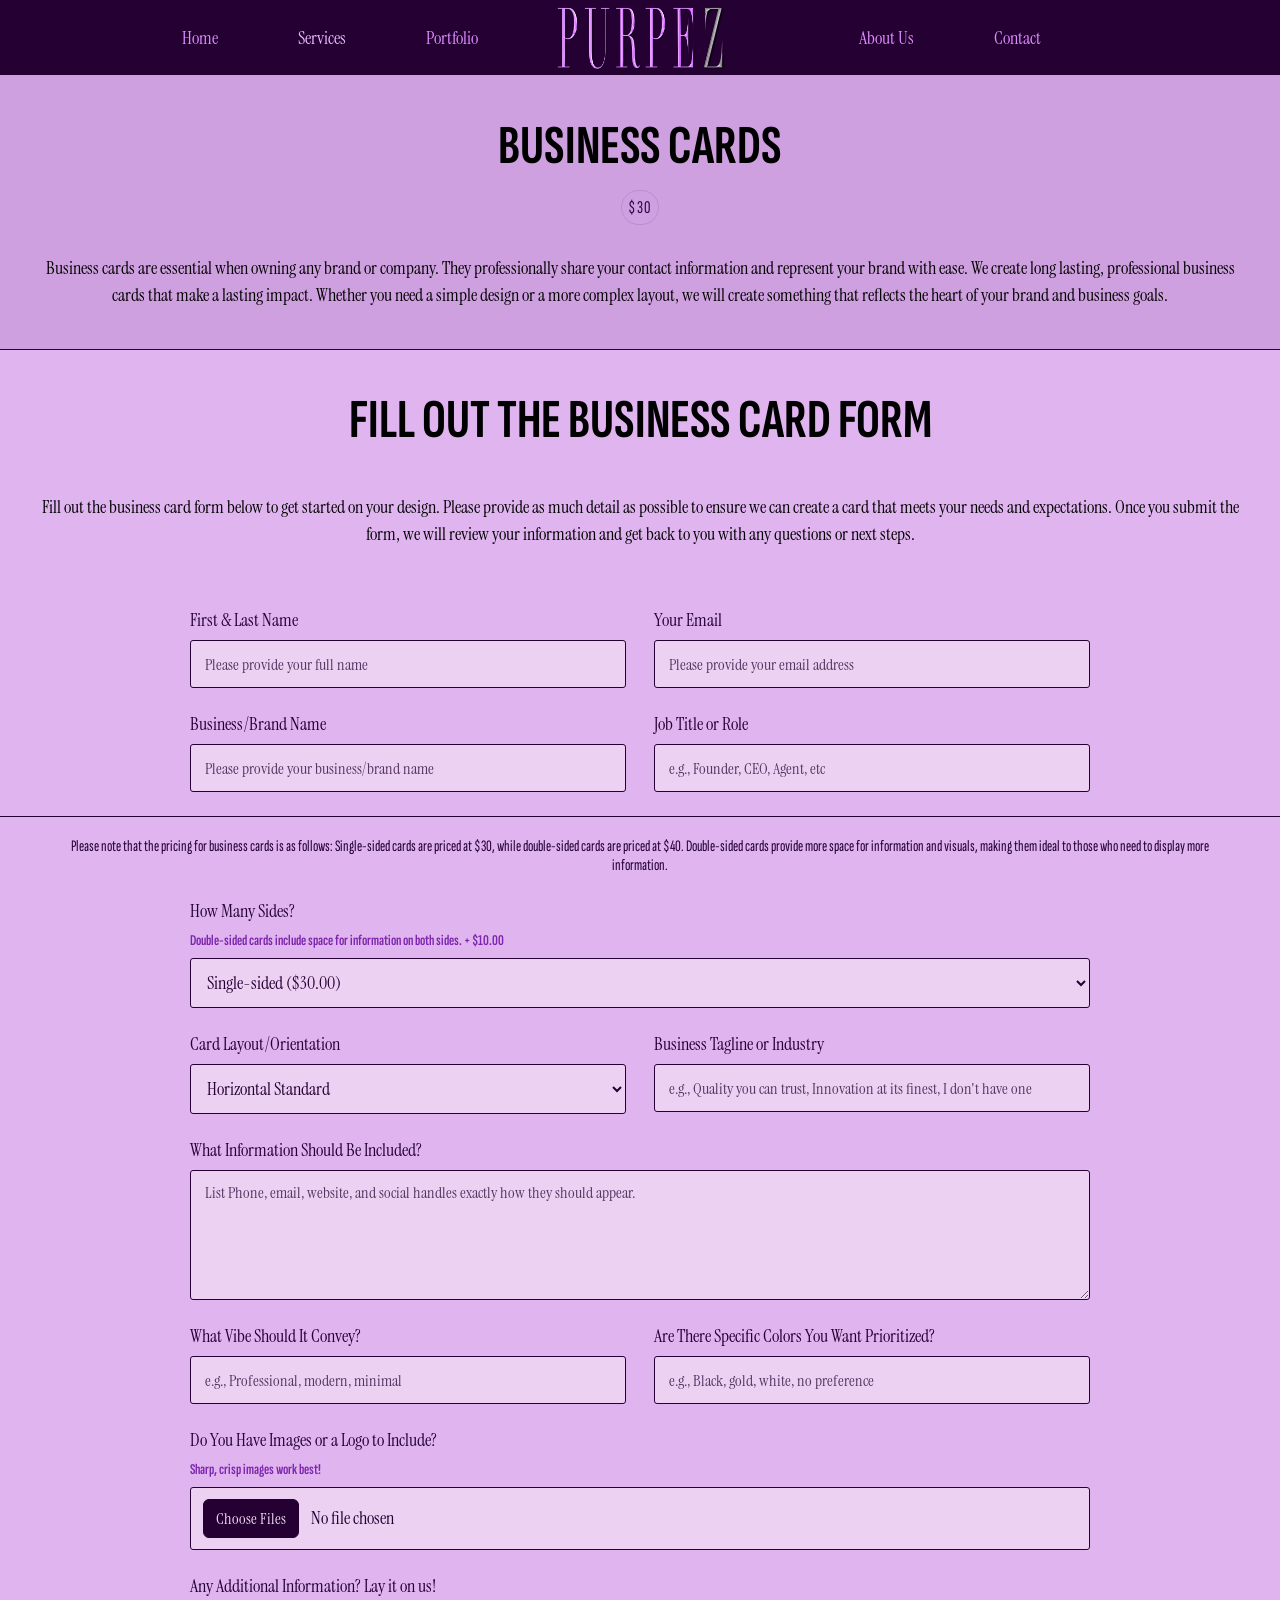
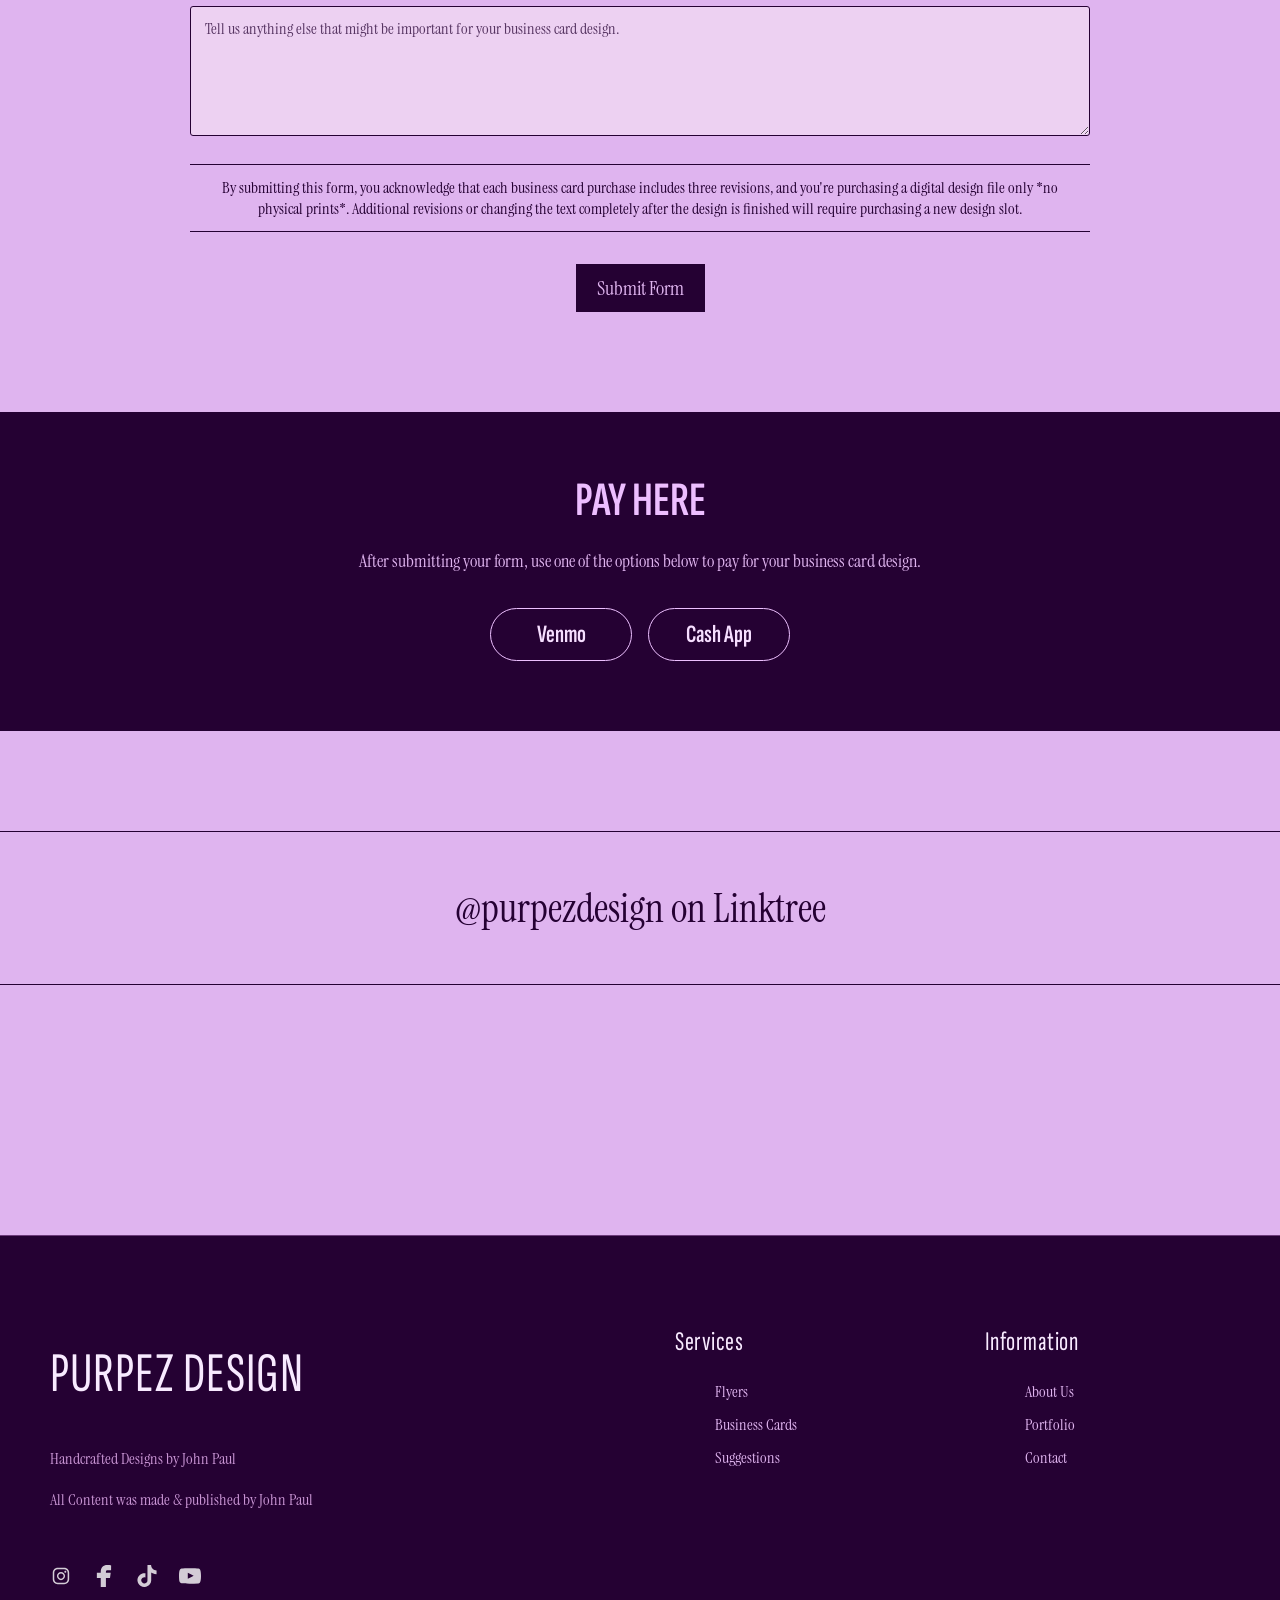
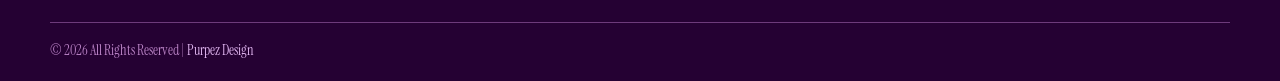
==== business-cards.html @ 8bc0ac36 "My Website Code" ====
<!DOCTYPE html>
<html lang="en">
<head>
  <meta charset="UTF-8">
  <meta name="viewport" content="width=device-width, initial-scale=1.0">
  <title>Business Cards</title>
  <link rel="stylesheet" href="purpez-styles/home.css">
  <link rel="stylesheet" href="purpez-styles/header.css">
  <link rel="stylesheet" href="purpez-styles/purpez.css">
  <link rel="stylesheet" href="purpez-styles/footer.css">
  <link rel="stylesheet" href="purpez-styles/contact.css">
  <link rel="stylesheet" href="purpez-styles/business-cards.css">
  <link rel="preconnect" href="https://fonts.googleapis.com">
  <link rel="preconnect" href="https://fonts.gstatic.com" crossorigin>
  <link href="https://fonts.googleapis.com/css2?family=Instrument+Serif:ital@0;1&display=swap" rel="stylesheet">
  <link href="https://fonts.googleapis.com/css2?family=Sofia+Sans+Extra+Condensed:ital,wght@0,1..1000;1,1..1000&display=swap" rel="stylesheet">
</head>
<body>
  <header class="header">
    <input type="checkbox" id="menu-toggle">
    <label for="menu-toggle" class="hamburger">
      <span></span>
      <span></span>
      <span></span>
    </label>
    
    <!-- links/sections container -->
    <nav class="nav-container">
      <nav class="left-section">
        <a href="index.html" class="home-button">Home</a>
        <a href="services.html" class="shop-button">Services</a>
        <a href="portfolio.html" class="portfolio-button">Portfolio</a>
      </nav>
      <nav class="right-section">
        <a href="about.html" class="my-purpez-button">About Us</a>
        <a href="contact.html" class="how-to-pay-button">Contact</a>
      </nav>
      <div class="nav-socials">
        <a href="https://www.instagram.com/purpezdesign"><img src="icons/instagram-logo-facebook-2-svgrepo-com.svg" alt="instagram-icon"></a>
        <a href="https://www.facebook.com/profile.php?id=61588766654331"><img src="icons/facebook-boxed-svgrepo-com.svg" alt="facebook-icon"></a>
        <a href="https://www.tiktok.com/@purpezdesign"><img src="icons/tiktok-svgrepo-com.svg" alt="tiktok-icon"></a>
      </div>
    </nav>

    <!-- logo outside the container for visibility -->
    <div class="middle-section">
      <a href="index.html"><img class="purpez-logo" src="icons/PURPEZHOME.png"></a>
    </div>
  </header>

  <div class="business-cards-section-container">
    <div class="business-cards-content">
      <h1 class="business-cards-headline">BUSINESS CARDS</h1>
      <p class="business-cards-price">$30</p>
      <p class="business-cards-text">
        Business cards are essential when owning any brand or company. They professionally share your contact information and represent your brand with ease. 
        We create long lasting, professional business cards that make a lasting impact. Whether you need a simple design or a more complex layout, we will create something that reflects the heart of your brand and business goals.
      </p>
    </div>
  </div> 

  <div class="business-cards2-section-container">
    <div class="business-cards2-content">
      <h1 class="business-cards2-headline">FILL OUT THE BUSINESS CARD FORM</h1>
      <p class="business-cards2-text">
        Fill out the business card form below to get started on your design. Please provide as much detail as possible to ensure we can create a card that meets your needs and expectations. Once you submit the form, we will review your information and get back to you with any questions or next steps.
      </p>
    </div>
  </div>

  <form action="https://api.web3forms.com/submit" method="POST" enctype="multipart/form-data" class="business-card-form">
    <input type="hidden" name="access_key" value="0bd59a17-a208-41ba-8ef2-7faf26ffd5f4">
    <div class="business-card-form-fields">
      <label class="business-card-form-field">
        <span>First &amp; Last Name</span>
        <input type="text" name="first_name" placeholder="Please provide your full name" required>
      </label>
      <label class="business-card-form-field">
        <span>Your Email</span>
        <input type="email" name="email" placeholder="Please provide your email address" required>
      </label>
      <label class="business-card-form-field">
        <span>Business/Brand Name</span>
        <input type="text" name="business_name" placeholder="Please provide your business/brand name" required>
      </label>
      <label class="business-card-form-field">
        <span>Job Title or Role</span>
        <input type="text" name="job_title" placeholder="e.g., Founder, CEO, Agent, etc">
      </label>
      <div class="business-card-form-pricing-space">
        <p class="business-card-sidespayment-text">
          Please note that the pricing for business cards is as follows: Single-sided cards are priced at $30, while double-sided cards are priced at $40. Double-sided cards provide more space for information and visuals, making them ideal to those who need to display more information.
        </p>
      </div>
      <label class="business-card-form-field business-card-form-field-wide">
        <span>How Many Sides?</span>
        <h4 class="business-card-form-subhead">Double-sided cards include space for information on both sides. + $10.00</h3>
        <select name="sides" required>
          <option value="single-sided">Single-sided ($30.00)</option>
          <option value="double-sided">Double-sided ($40.00)</option>
        </select>
      </label>
      <label class="business-card-form-field">
        <span>Card Layout/Orientation</span>
        <select name="orientation" required>
          <option value="standard">Horizontal Standard</option>
          <option value="vertical">Vertical Standard</option>
          <option value="custom">Square</option>
        </select>
      </label>
      <label class="business-card-form-field">
        <span>Business Tagline or Industry</span>
        <input type="text" name="brand_slogan" placeholder="e.g., Quality you can trust, Innovation at its finest, I don't have one">
      </label>
      <label class="business-card-form-field business-card-form-field-wide">
        <span>What Information Should Be Included?</span>
        <textarea name="contact_information" placeholder="List Phone, email, website, and social handles exactly how they should appear."></textarea>
      </label>
      <label class="business-card-form-field">
        <span>What Vibe Should It Convey?</span>
        <input type="text" name="card_vibe" placeholder="e.g., Professional, modern, minimal">
      </label>
      <label class="business-card-form-field">
        <span>Are There Specific Colors You Want Prioritized?</span>
        <input type="text" name="preferred_colors" placeholder="e.g., Black, gold, white, no preference">
      </label>
      <label class="business-card-form-field business-card-form-field-wide">
        <span>Do You Have Images or a Logo to Include?</span>
        <h3 class="business-card-form-subhead">Sharp, crisp images work best!</h3>
        <input class="business-card-form-file" type="file" name="attachment" accept="image/*,.png,.jpg,.jpeg,.svg,.pdf,.doc,.docx" multiple>
      </label>
      <label class="business-card-form-field business-card-form-field-wide">
        <span>Any Additional Information? Lay it on us!</span>
        <textarea name="message" placeholder="Tell us anything else that might be important for your business card design."></textarea>
      </label>
    </div>
    <div class="business-card-form-agreement">
      <p>By submitting this form, you acknowledge that each business card purchase includes three revisions, and you&#39;re purchasing a digital design file only &ast;no physical prints&ast;. Additional revisions or changing the text completely after the design is finished will require purchasing a new design slot.</p>
    </div>
    <button class="business-card-form-submit" type="submit">Submit Form</button>
  </form>

  <section class="business-card-payment-section" aria-labelledby="business-card-payment-heading">
    <h2 id="business-card-payment-heading" class="business-card-payment-heading">PAY HERE</h2>
    <p class="business-card-payment-text">After submitting your form, use one of the options below to pay for your business card design.</p>
    <div class="business-card-payment-links">
      <a class="business-card-payment-link" href="https://venmo.com/code?user_id=4639308287837393426&amp;created=1788410661" target="_blank" rel="noopener noreferrer">Venmo</a>
      <a class="business-card-payment-link" href="https://cash.app/$JohnPaulLpz" target="_blank" rel="noopener noreferrer">Cash App</a>
    </div>
  </section>

  <div class="sixth-section-container">
    <div class="sixth-section-content">
      <a href="https://linktr.ee/PURPEZ" target="_blank" rel="noopener noreferrer">@purpezdesign on Linktree</a>
    </div>
  </div>

  <footer class="footer">
    <div class="footer-container">
      <div class="footer-content">
        <div class="purpez-info">
          <h2>PURPEZ DESIGN</h2>
          <p>Handcrafted Designs by John Paul</p>
          <p>All Content was made & published by John Paul</p>
        </div>
        <div class="footer-actions">
          <div class="services-actions">
            <h2 class="action-header">Services</h2>
            <ul class="ordered-list">
              <li><a href="flyers.html">Flyers</a></li>
              <li><a href="business-cards.html">Business Cards</a></li>
              <li><a href="contact.html">Suggestions</a></li>
            </ul>
          </div>
          <div class="about-actions">
            <h2 class="action-header">Information</h2>
            <ul class="ordered-list">
              <li><a href="about.html">About Us</a></li>
              <li><a href="portfolio.html">Portfolio</a></li>
              <li><a href="contact.html">Contact</a></li>
            </ul>
          </div>
        </div>
      </div> 
      <div class="social-icons">
        <a href="https://www.instagram.com/purpezdesign" target="_blank" rel="noopener noreferrer"><img src="icons/instagram-logo-facebook-2-svgrepo-com.svg" alt="instagram-icon"></a> 
        <a href="https://www.facebook.com/profile.php?id=61588766654331" target="_blank" rel="noopener noreferrer"><img src="icons/facebook-boxed-svgrepo-com.svg" alt="facebook-icon"></a>   
        <a href="https://www.tiktok.com/@purpezdesign" target="_blank" rel="noopener noreferrer"><img src="icons/tiktok-svgrepo-com.svg" alt="tiktok-icon"></a> 
        <a href="https://www.youtube.com/@purpezdesign" target="_blank" rel="noopener noreferrer"><img src="icons/youtube-168-svgrepo-com.svg" alt="yt-icon"></a> 
      </div>
      <div class="copyright">
        <p class="copyright-text">
          &copy; 2026 All Rights Reserved |
          <a href="index.html">Purpez Design</a>
        </p>
      </div>
    </div>
  </footer>
</body>
</html>
---- purpez-styles/home.css ----
.first-section-container {
  width: 100%;
  height: auto;
  aspect-ratio: 16/9;

  position: relative;

  background-image: url('../image-background1/backgroundcombined.png');
  background-repeat: no-repeat;
  background-position: right top;
  background-size: cover;
  background-color: #250133;

  border-bottom-width: 1px;
  border-bottom-style: solid;
  border-bottom-color: white;
}

.first-section-content {
  position: absolute;
  top: 48%;
  left: 3%;
  transform: translate(0%,-50%);
  text-align: center;
  width: 40%;
  color: white;
  z-index: 3;
}

.vf-sub-head {
  font-family: 'Sofia Sans Extra Condensed';
  color: #83838391;
  font-size: 1.6vw;
  text-align: center;
  margin: 0 0 8px;
}

.purpez-heading {
  font-family: 'Sofia Sans Extra Condensed';
  color: transparent;
  text-align: center;
  font-size: 6vw;
  font-weight: 400;
  line-height: 1.1;
  margin: 0;
  background-image: linear-gradient(90deg,#cc74ff, #e0b6ff, #983cce);
  background-clip: text;
  -webkit-background-clip: text;
  display: block;
}


.shop-now-button {
  font-family: 'Instrument Serif';
  font-size: 1.5vw;
  display: block;
  margin: 12px auto 0;
  background-color: transparent;
  border: 1px solid #DE8DFF;
  color: #DE8DFF;
  border-radius: 22px;
  padding: 7px 12px;
  transition: 0.15s;
  cursor: pointer;
}

.shop-now-button:hover {
  background-color: #d15dff60;
  color: #fbefff;
}

.shop-now-button:active {
  background-color: #996eaa;
  color: white;
}

.second-section-container {
  position: relative;
  min-height: 280px;
  background-color: #DFB4EF;
  padding-top: 45px;
}

.second-section-content {
  padding-left: 20px;
  text-align: left;
}

.quick-info-header {
  font-size: 60px;
  font-family: 'Sofia Sans Extra Condensed';
  padding-top: 40px;
  color: #34004d;
}

.quick-info-text {
  max-width: 90%;
  font-size: 20px;
  padding-bottom: 50px;
  color: #1f002e;
}

.black-overlay-phone {
  display: none;
}

.third-section-container {
  position: relative;
  min-height: 0;
  background-color: #DFB4EF;
  padding: 80px 5% 90px;
}

.third-section-content {
  display: grid;
  grid-template-columns: minmax(0, 1fr) minmax(240px, 32%);
  gap: 5%;
  max-width: 1280px;
  margin: 0 auto;
  align-items: center;
}

.portfolio-gallery-home {
  display: grid;
  grid-template-columns: repeat(2, minmax(0, 1fr));
  gap: 22px;
}

.portfolio-copy-home {
  display: flex;
  flex-direction: column;
  align-items: flex-start;
  gap: 22px;
}

.portfolio-header-home {
  font-size: 60px;
  font-family: 'Sofia Sans Extra Condensed';
  margin: 0;
  padding: 0;
  color: #34004d;
}

.portfolio-text-home {
  font-size: 20px;
  line-height: 1.35;
  margin: 0;
  color: #1f002e;
  padding-bottom: 20px;
}

.third-section-content img {
  display: block;
  width: 100%;
  height: 220px;
  object-fit: cover;
  border: 1px solid #250133;
  transition: transform 0.25s ease, box-shadow 0.25s ease;
}

.third-section-content img:hover {
  transform: translateY(-6px) scale(1.015);
  box-shadow: 8px 8px 0 #250133;
}

.view-portfolio-button,
.learn-more-button {
  font-family: 'Instrument Serif', Arial;
  font-size: 20px;
  color: #DFB4EF;
  background-color: #250133;
  border: 1px solid #250133;
  padding: 10px 18px;
  cursor: pointer;
  transition: background-color 0.2s ease, color 0.2s ease, transform 0.2s ease;
}

.view-portfolio-button:hover,
.learn-more-button:hover {
  color: #250133;
  background-color: transparent;
  transform: translateY(-3px);
}

.view-portfolio-button:active,
.learn-more-button:active {
  background-color: #2501332f;
}

.fourth-section-container {
  position: relative;
  background-color: #250133;
  padding-bottom: 60px;
}

.fourth-section-content {
  padding: 0 20px;
}

.why-purpez-header {
  font-size: 60px;
  font-family: 'Sofia Sans Extra Condensed';
  padding-top: 40px;
  padding-bottom: 30px;
  color: #DFB4EF;
  text-align: center;
  margin: 0 auto;
}

.why-purpez-text {
  font-size: 20px;
  color: #f4d5ff;
  text-align: center;
  margin: 0 0 20px;
  width: min(100%, 820px);
  margin-left: auto;
  margin-right: auto;
}

.why-purpez-text:last-of-type {
  margin-bottom: 50px;
}

.explore-services-button {
  font-family: 'Instrument Serif', Arial;
  font-size: 20px;
  color: #250133;
  background-color: #DFB4EF;
  border: 1px solid #f3dbfc;
  padding: 10px 18px;
  cursor: pointer;
  transition: background-color 0.2s ease, color 0.2s ease, transform 0.2s ease;
  display: block;
  margin: 12px auto 0;
}

.explore-services-button:hover {
  background-color: #e7a4ff70;
  color: #f3dbfc;
}

.explore-services-button:active {
  background-color: rgba(223, 180, 239, 0.24);
}

.fifth-section-container {
  position: relative;
  min-height: 0;
  background-color: #DFB4EF;
  padding: 80px 5% 90px;
  display: grid;
  grid-template-columns: minmax(0, 1fr) minmax(240px, 38%);
  gap: clamp(36px, 7vw, 110px);
  align-items: center;
  max-width: 1280px;
  margin: 0 auto;
  padding-bottom: 150px;
}

.fifth-section-content {
  grid-column: 2;
  grid-row: 1;
  display: flex;
  justify-content: flex-end;
}

.jp-img-1 {
  display: block;
  width: min(100%, 390px);
  height: auto;
  object-fit: contain;
}

.about-jp-content {
  grid-column: 1;
  grid-row: 1;
  max-width: 600px;
  justify-self: start;
}

.about-johnpaul-header {
  margin: 0 0 22px;
  color: #34004d;
  font-family: 'Sofia Sans Extra Condensed';
  font-size: 60px;
  font-weight: 400;
}

.about-johnpaul-text {
  margin: 0 0 28px;
  color: #1f002e;
  font-size: 20px;
  line-height: 1.45;
}

.sixth-section-container {
  margin-top: 100px;
  margin-bottom: 250px;
  border-bottom-width: 1px;
  border-bottom-style: solid;
  border-bottom-color: #250133;
  border-top-width: 1px;
  border-top-style: solid;
  border-top-color: #250133;
}

.sixth-section-content {
  padding-top: 50px;
  padding-bottom: 50px;
  align-items: center;
  text-align: center;
  font-family: 'Instrument Serif';
  font-size: 40px;
  color: #250133; 
}

.sixth-section-content:hover {
  opacity: 0.8;
}

.sixth-section-content:active {
  opacity: 0.7;
}

.sixth-section-content a {
  color: #250133; 
}

.copyright {
  transition: 0.5s;
}

@media (min-width: 1790px) {
  .first-section-content {  position: absolute;
  top: 40%;
  right: 57%;
  transform: translate(0%,-50%);
  text-align: center;
  width: 40%;
}
}

@media (max-width: 743px) {
  .first-section-container {  
  width: 100%;
  height: 100vh;

  background-image: url('../image-background1/Phone.png');
  background-size: contain;
  background-position: bottom;
  background-repeat: no-repeat;

  border-bottom-width: 1px;
  border-bottom-style: solid;
  border-bottom-color: white;
  aspect-ratio: auto;
}

  .black-overlay-phone {
    display: block;
    position: absolute; 
    top: 0;
    left: 0;
    width: 100%;
    height: 73%;
    background-color: #000000;
    z-index: 2;
    background: linear-gradient(
    to bottom, 
    transparent 0%, 
    #000000 40%, 
    #000000 70%, 
    transparent 90%
  );
  }

  .first-section-content {
    right: 50%;
    left: 50%;
    top: 25%;
    transform: translate(-50%,-50%);
    width: 85%;
    z-index: 3;
  }

  .vf-sub-head {
    font-size: 16px;
    margin: 0 0 8px;
  }

  .purpez-heading {
    font-size: 62.3px;
    padding-bottom: 0;
  }

  .shop-now-button {
    font-size: 16px;
    margin: 12px auto 0;
  }

  .second-section-container {
    border-bottom-width: 1px;
    border-bottom-style: solid;
    border-bottom-color: white;
  }

  .portfolio-text-home {
    width: auto;
    max-width: 90%;
    margin-left: 5%;
    margin-right: 5%;
    text-align: left;
  }

  .third-section-container {
    min-height: 0;
    padding: 55px 20px 65px;
  }

  .third-section-content {
    display: flex;
    flex-direction: column;
    gap: 28px;
  }

  .portfolio-gallery-home {
    width: 100%;
    gap: 16px;
    padding-bottom: 10px;
  }

  .portfolio-gallery-home .home-p-3 {
    display: none;
  }

  .portfolio-gallery-home .home-p-4 {
    display: none;
  }

  .portfolio-copy-home {
    gap: 18px;
  }

  .portfolio-copy-home .portfolio-header-home {
    font-size: 48px;
    align-self: flex-start;
  }

  .portfolio-text-home {
    width: auto;
    max-width: 90%;
    margin: 0;
    text-align: left;
  }

  .third-section-content img {
    width: 100%;
    height: auto;
  }

  .why-purpez-header {
    font-size: 48px;
  }

  .why-purpez-text {
    width: 88%;
    font-size: 18px;
  }

  .fifth-section-container {
    display: flex;
    flex-direction: column;
    gap: 42px;
    padding: 55px 20px 65px;
    align-items: stretch;
  }

  .about-jp-content {
    order: 1;
    max-width: 100%;
  }

  .fifth-section-content {
    order: 2;
    justify-content: center;
  }

  .jp-img-1 {
    width: min(78%, 320px);
  }

  .about-johnpaul-header {
    margin-bottom: 16px;
    font-size: 48px;
  }

  .about-johnpaul-text {
    margin-bottom: 24px;
    font-size: 18px;
  }

  .sixth-section-container {
    margin-bottom: 200px;
  }
  
}

@media (min-width: 744px) and (max-width: 1250px) {
  .first-section-container {  
  width: 100%;
  height: auto;
  aspect-ratio: 16/9;

  background-image: url('../image-background1/backgroundcombined2.png');
  background-repeat: no-repeat;
  background-position: right top;
  background-size: cover;
  background-color: #250133;

  border-bottom-width: 1px;
  border-bottom-style: solid;
  border-bottom-color: white;
}


  .first-section-content {
  left: 6%;
  top: 48%;
  right: 57%;
  transform: translate(0%,-50%);
  text-align: center;
  width: 40%;
  color: white;
  z-index: 3;
}

  .vf-sub-head {
    font-size: 16px;
    margin: 0 0 8px;
  }

  .purpez-heading {
    display: block;
    font-size: 8vw;
    padding-bottom: 0;
    font-weight: 400;
    margin: 0;
    text-align: center;
    text-align-last: center; 
  }

  .shop-now-button {
    font-size: 16px;
    margin: 12px auto 0;
  }

  .why-purpez-text {
    width: 86%;
    font-size: 20px;
  }

  .fifth-section-container {
    gap: 42px;
    padding-left: 6%;
    padding-right: 6%;
  }

  .jp-img-1 {
    width: min(100%, 300px);
  }
}

@media (min-width: 1251px) {
  .why-purpez-text {
    width: min(68%, 980px);
    font-size: 20px;
  }
}
---- purpez-styles/header.css ----
.header {
  height: 75px;
  display: flex;
  flex-direction: row;
  justify-content: space-between;
  align-items: center;
  position: fixed;
  top: 0;
  left: 0;
  right: 0;
  background-color: #250133;
  border-bottom-width: 1px;
  border-bottom-style: solid;
  border-bottom-color: #DE8DFF;
  z-index: 100;
  padding: 0 20px;
}

/* wrapper style to help layout left n right sections together */
.nav-container {
  display: flex;
  flex: 1;
  justify-content: space-between;
  align-items: center;
}

.left-section {
  display: flex;
  align-items: center;
  justify-content: center;
  gap: 80px;
  flex: 1;
}

.shop-button {
  font-family: 'Instrument Serif', Arial;
  font-size: 18px;
  color: #ebb9ff;
  border: none;
  background-color: transparent;
  cursor: pointer;
  transition: 0.12s;
}

.shop-button:active, 
.portfolio-button:active, 
.my-purpez-button:active, 
.why-not-ai-button:active, 
.how-to-pay-button:active,
.home-button:active {
  opacity: 0.7;
}

.portfolio-button, 
.my-purpez-button, 
.why-not-ai-button, 
.how-to-pay-button,
.home-button {
  font-family: 'Instrument Serif', Arial;
  font-size: 18px;
  color: #DE8DFF;
  border: none;
  background-color: transparent;
  cursor: pointer;
  transition: 0.12s;
}

.shop-button:hover, 
.portfolio-button:hover, 
.my-purpez-button:hover, 
.why-not-ai-button:hover, 
.how-to-pay-button:hover,
.home-button:hover {
  color: #ecd9ff;
}

.shop-button, 
.portfolio-button, 
.home-button {
  display: flex;
  justify-content: center;
  align-items: center;
  position: relative;
}

.right-section {
  color: #DE8DFF;
  display: flex;
  align-items: center;
  justify-content: center;
  gap: 80px;
  flex: 1;
}

.middle-section {
  display: flex;
  align-items: center;
  position: absolute;
  left: 50%;
  transform: translateX(-50%);
  pointer-events: none; /* prevents invisible box from blocking clicks on menu */
}

.purpez-logo {
  width: 170px;
  height: 70px;
  cursor: pointer;
  align-items: center;
  pointer-events: auto;
  display: flex;
  justify-content: center;
  position: relative;
}



.purpez-logo:active {
  opacity: 0.8;
}

.nav-socials {
  display: none;
}

#menu-toggle, 
.hamburger {
  display: none;
}

/* mobile */
@media (max-width: 989px) {
  .hamburger {
    display: flex;
    flex-direction: column;
    gap: 7px;
    cursor: pointer;
    z-index: 101;
    margin-left: 30px;
  }

  .hamburger:hover {
    opacity: 0.8;
  }

  .hamburger:active {
    opacity: 0.6;
  }
  
  /* 3 lines of the hamburger */
  .hamburger span {
    display: block;
    width: 25px;
    height: 1px;
    background-color: #ebb9ff;
  }

  /* Hide the menu container entirely on mobile screens by default */
  .nav-container { 
    position: fixed;
    top: 75px;
    left: 0;
    right: 0;
    bottom: 0;
    background-color: #250133;
    flex-direction: column;
    align-items: center;
    justify-content: flex-start;
    padding-top: 40px;
    padding-bottom: 90px;
    z-index: 99;
    flex-direction: column;

    display: flex;
    max-height: 0;
    opacity: 0;
    overflow: hidden;
    pointer-events: none;

    transition: max-height 0.4s ease-in-out, opacity 0.3s ease-in-out;
  }

  /* Break the wide desktop spacing and arrange sections vertically */
  .left-section, 
  .right-section {
    display: none;
    flex-direction: column;
    align-items: center;
    gap: 2px;
    margin-bottom: 30px;
    flex: none;
    width: 100%;
  }

  .nav-socials {
    display: none;
    align-items: center;
    justify-content: center;
    gap: 18px;
    width: 100%;
    margin-top: 72px;
    padding-bottom: 18px;
    opacity: 0;
    cursor: pointer;
    transition: opacity 0.2s ease;
  }

  .nav-socials a {
    display: inline-flex;
    align-items: center;
    justify-content: center;
  }

  .nav-socials img {
    width: 24px;
    height: 24px;
    opacity: 0.9;
    filter: brightness(0) invert(1);
    transition: opacity 0.2s ease, transform 0.2s ease;
  }

  .nav-socials img:hover {
    opacity: 1;
    transform: translateY(-2px);
  }

  .shop-button,
  .portfolio-button, 
  .home-button {
    margin-top: 50px;
    font-size: 30px;
  }

  .my-purpez-button, 
  .how-to-pay-button {
    margin-top: 25px;
    padding-bottom: 25px;
    font-size: 30px;
  }

  .purpez-logo {
    width: 140px;
    height: auto;
  }

  /* shows menu right when the hamburger link is checked */
  #menu-toggle:checked ~ .nav-container {
    max-height: 700px;
    opacity: 0.99;
    pointer-events: auto;
  }

  #menu-toggle:checked ~ .nav-container .left-section,
  #menu-toggle:checked ~ .nav-container .right-section,
  #menu-toggle:checked ~ .nav-container .nav-socials {
    display: flex;
    opacity: 1;
  }
}
---- purpez-styles/purpez.css ----
p {
  font-family: 'Instrument Serif', 'Sofia Sans Extra Condensed';
  margin-top: 0;
  margin-bottom: 0;
}

html {
  scrollbar-width: auto;                      
  scrollbar-color: #45035f #f6dcff;;           
}

html::-webkit-scrollbar {
  width: 14px;                                
  height: 14px;                               
}

html::-webkit-scrollbar-track {
  background: #f1f5f9;                        
  border-radius: 10px;                        
}

body {
  display: flex;
  flex-direction: column;
  margin: 0;
  min-height: 100vh;
  background-color: #DFB4EF;
  padding-top: 76px;
}

.home {
  flex: 1;
}
---- purpez-styles/footer.css ----
.footer {
  margin-top: auto;
  width: 100%;
  background-color: #250133;
  color: #dfb4ef;
  border-top: 1px solid #6d3b7b;
}

.footer-container {
  width: min(1180px, calc(100% - 80px));
  margin: 0 auto;
}

.footer-content {
  display: grid;
  grid-template-columns: minmax(280px, 1.6fr) repeat(2, minmax(140px, 0.7fr));
  gap: 64px;
  padding: 68px 0 54px;
}

.purpez-info {
  max-width: 360px;
}

.purpez-info h2 {
  font-family: 'Sofia Sans Extra Condensed';
  color: #f8eaff;
  font-size: 56px;
  font-weight: 400;
  line-height: 0.9;
  letter-spacing: 1px;
}

.purpez-info p {
  color: #c995d4;
  font-size: 16px;
  line-height: 1.45;
  margin-top: 18px;
}

.footer-actions {
  display: contents;
}

.ordered-list {
  list-style: none;
  font-size: 16px;
  margin-top: 20px;
  font-family: 'Instrument Serif';
}

.ordered-list li {
  margin-bottom: 12px;
}

a {
  text-decoration: none;
  color: #dfb4ef;
}

a:hover {
  color: #f8eaff;
  transition: color 0.2s ease;
}

a:active {
  opacity: 0.7;
}

.social-icons img {
  width: 22px;
  height: 22px;
  margin-right: 18px;
  cursor: pointer;
  opacity: 0.8;
  filter: brightness(0) invert(1);
  transition: opacity 0.2s ease, transform 0.2s ease;
}

.social-icons img:hover {
  opacity: 1;
  transform: translateY(-2px);
}

.copyright {
  border-top: 1px solid #6d3b7b;
  color: #b982c5;
  font-size: 14px;
  padding: 18px 0 22px;
}

.action-header {
  font-family: 'Sofia Sans Extra Condensed';
  color: #f8eaff;
  font-size: 27px;
  font-weight: 400;
  letter-spacing: 0.5px;
}

.social-icons {
  padding-bottom: 30px;
}

@media (max-width: 743px) {
  .html {
    font-size: 100%;
  }

  .footer-container {
    width: min(100% - 40px, 440px);
  }

  .footer-content {
    grid-template-columns: repeat(2, minmax(0, 1fr));
    gap: 40px 28px;
    padding: 52px 60px 38px;
  }

  .purpez-info {
    grid-column: 1 / -1;
    max-width: 100%;
    text-align: center;
  }

  .action-header {
    text-align: center;
  }

  .purpez-info h2 {
    font-size: 55px;
    text-align: center;
  }

  .purpez-info p {
    font-size: 17px;
  }

  .ordered-list {
    font-size: 3vw;
    align-items: center;
    text-align: left;
  }

  .social-icons {
    padding-bottom: 26px;
    padding-left: 10px;
    text-align: center;
  }

  .copyright {
    text-align: center;
  }
}
---- purpez-styles/contact.css ----
.contact-section-container {
  position: relative;
  
  background-color: #250133;
  border-bottom-width: 1px;
  border-bottom-style: solid;
  border-bottom-color: white;
  
  display: flex;
  align-items: center;
  justify-content: center;
  padding-top: 150px;
  padding-bottom: 150px;
}

.contact-content {
  text-align: center;
  color: white;
  width: 70%;
  max-width: 600px;
}

.contact-headline {
  font-family: 'Sofia Sans Extra Condensed';
  color: transparent;
  font-size: 3.5em;
  font-weight: 300;
  line-height: 1.1;
  margin: 0 0 20px 0;
  color: #eab4ff;
  background-clip: text;
  -webkit-background-clip: text;
  display: block;
}

.contact-text,
.contact-suggestion-text {
  font-family: 'Instrument Serif';
  font-size: 1.1em;
  color: #e0b6ff;
  margin: 0 0 30px 0;
  line-height: 1.6;
}

.contact-button {
  font-family: 'Instrument Serif';
  font-size: 1.2em;
  display: inline-block;
  background-color: transparent;
  border: 1px solid #DE8DFF;
  color: #DE8DFF;
  border-radius: 22px;
  padding: 10px 30px;
  text-decoration: none;
  transition: 0.15s;
  cursor: pointer;
}

.contact-button:hover {
  background-color: #d15dff60;
  color: #fbefff;
}

.contact-button:active {
  background-color: #996eaa;
  color: white;
}

.contact-suggestion-section-container {
  position: relative;
  display: flex;
  align-items: center;
  justify-content: center;
  padding-top: 100px;
  padding-bottom: 120px;
  background-color: #DFB4EF;
}

.contact-suggestion-content {
  text-align: center;
  color: white;
  width: 70%;
  max-width: 600px;
}

.contact-suggestion-headline {
  font-family: 'Sofia Sans Extra Condensed';
  color:#250133;
  font-size: 3.5em;
  font-weight: 500;
  line-height: 1.1;
  margin: 0 0 20px 0;
  background-clip: text;
  -webkit-background-clip: text;
  display: block;
}

.contact-suggestion-text {
  color:#250133;
  padding-bottom: 15px;
}

.suggestion-content-button {
  font-family: 'Instrument Serif', Arial;
  font-size: 20px;
  color: #DFB4EF;
  background-color: #250133;
  border: 1px solid #250133;
  padding: 10px 18px;
  cursor: pointer;
  transition: background-color 0.2s ease, color 0.2s ease, transform 0.2s ease;
}

.suggestion-content-button:hover {
  color: #250133;
  background-color: transparent;
  transition: 0.2s;
}

.suggestion-content-button:active {
  background-color: #2501332f;
}

@media (max-width: 989px) {
  .contact-section-container {
    aspect-ratio: auto;
    padding: 60px 20px;
    min-height: 400px;
  }
  
  .contact-content {
    width: 90%;
    max-width: 100%;
  }
  
  .contact-headline {
    font-size: 2.5em;
    margin-bottom: 15px;
  }
  
  .contact-text {
    font-size: 1em;
  }
  
  .contact-button {
    font-size: 1em;
    padding: 8px 25px;
  }
}
---- purpez-styles/business-cards.css ----
* {
	font-family: 'Instrument Serif', 'Sofia Sans Extra Condensed';
}

.business-cards-section-container {
	background-color: #ca9bdbc7;
	border-bottom: 1px solid #250133;
}

.business-cards-content,
.business-cards2-content {
	text-align: center;
}

.business-cards-headline,
.business-cards2-headline {
	margin-bottom: 10px;
	font-family: 'Sofia Sans Extra Condensed', 'Instrument Serif';
	font-size: 55px;
	font-weight: bold;
}

.business-cards-price {
	margin: -2px 0 0;
  color: #34004d;
  font: 18px 'Sofia Sans Extra Condensed', sans-serif;
  letter-spacing: 0.04em;
  text-transform: uppercase;
  border: 1px solid #a768c460;
  border-radius: 60px;
  padding: 6px 6px;
  width: fit-content;
  margin: auto;
}

.business-cards-text,
.business-cards2-text {
	margin-bottom: 10px;
	padding: 30px;
	font-size: 18px;
	line-height: 1.5;
}

.business-cards2-section-container {
	background-color: #DFB4EF;
}

.business-card-form {
	width: min(90%, 900px);
	margin: 0 auto;
	padding: 20px 0 100px;
	color: #250133;
}

.business-card-form-fields {
	display: grid;
	grid-template-columns: repeat(2, minmax(0, 1fr));
	gap: 24px 28px;
}

.business-card-form-field {
	display: flex;
	flex-direction: column;
	gap: 8px;
	font-size: 18px;
}

.business-card-form-field span {
	color: #250133;
}

.business-card-form-field input,
.business-card-form-field textarea,
.business-card-form-field select {
	box-sizing: border-box;
	width: 100%;
	border: 1px solid #250133;
	border-radius: 3px;
	padding: 11px 12px;
	background-color: #f0d9f3ce;
	color: #250133;
	font: 18px 'Instrument Serif', serif;
}

.business-card-form-field select,
.business-card-form-file {
	cursor: pointer;
}

.business-card-form-file::file-selector-button {
	margin-right: 12px;
	border: 1px solid #250133;
	border-radius: 6px;
	padding: 8px 12px;
	background-color: #250133;
	color: #f0d9f3;
	font: 16px 'Instrument Serif', serif;
	cursor: pointer;
}

.business-card-form-field input::placeholder,
.business-card-form-field textarea::placeholder {
	padding-left: 2px;
	color: #250133;
	opacity: 0.75;
	font-size: 16px;
}

.business-card-form-field input:focus,
.business-card-form-field textarea:focus,
.business-card-form-field select:focus {
	outline: 2px solid #983cce;
	outline-offset: 2px;
}

.business-card-form-field textarea {
	min-height: 130px;
	resize: vertical;
}

.business-card-form-field-wide {
	grid-column: 1 / -1;
}

.business-card-form-subhead {
	margin: 0;
	color: #7d25ad;
	font: 15px 'Sofia Sans Extra Condensed', sans-serif;
	font-weight: 600;
}

.business-card-form-agreement {
	margin-top: 28px;
	border-top: 1px solid #250133;
	border-bottom: 1px solid #250133;
	padding: 12px 16px;
	color: #250133;
	text-align: center;
	font: 16px 'Sofia Sans Extra Condensed', sans-serif;
}

.business-card-form-agreement p {
	margin: 0;
}

.business-card-form-submit {
	display: block;
	margin: 32px auto 0;
	border: 1px solid #250133;
	border-radius: 0;
	padding: 10px 20px;
	background-color: #250133;
	color: #DFB4EF;
	cursor: pointer;
	font: 20px 'Instrument Serif', serif;
	transition: background-color 0.2s ease, color 0.2s ease;
}

.business-card-form-submit:hover {
	background-color: transparent;
	color: #250133;
}

.business-card-payment-section {
	padding: 60px 20px 70px;
	background-color: #250133;
	color: #edbeff;
	text-align: center;
}

.business-card-payment-heading {
	margin: 0 0 20px;
	font: 48px 'Sofia Sans Extra Condensed', sans-serif;
	font-weight: 600;
}

.business-card-payment-text {
	margin: 0 auto 35px;
	color: #DFB4EF;
	font: 18px 'Instrument Serif', serif;
}

.business-card-payment-links {
	display: flex;
	justify-content: center;
	gap: 16px;
	flex-wrap: wrap;
}

.business-card-payment-link {
	min-width: 110px;
	border: 1px solid #edc0ff;
	border-radius: 60px;
	padding: 10px 15px;
	color: #f6deff;
	text-decoration: none;
	font: 25px 'Sofia Sans Extra Condensed', sans-serif;
	font-weight: 600;
	transition: background-color 0.3s ease, color 0.3s ease;
}

.business-card-payment-link:hover {
	background-color: #e4e4e4;
	border-color: #fafafa;
	color: #250133;
}

.business-card-form-pricing-space {
	grid-column: 1 / -1;
	border-top: 1px solid #250133;
}

.business-card-sidespayment-text {
  font-family: 'Sofia Sans Extra Condensed';
  text-align: center;
  padding-top: 20px;
}

@media (min-width: 990px) {
	.business-card-form-pricing-space {
		width: 100vw;
		margin-left: calc(50% - 50vw);
		box-sizing: border-box;
		padding: 0 5vw;
	}
}

@media (max-width: 989px) {
	.business-card-form {
		width: auto;
		margin: 0 20px;
		padding-bottom: 70px;
	}

	.business-card-form-fields {
		grid-template-columns: 1fr;
	}

	.business-card-form-field-wide {
		grid-column: auto;
	}
}
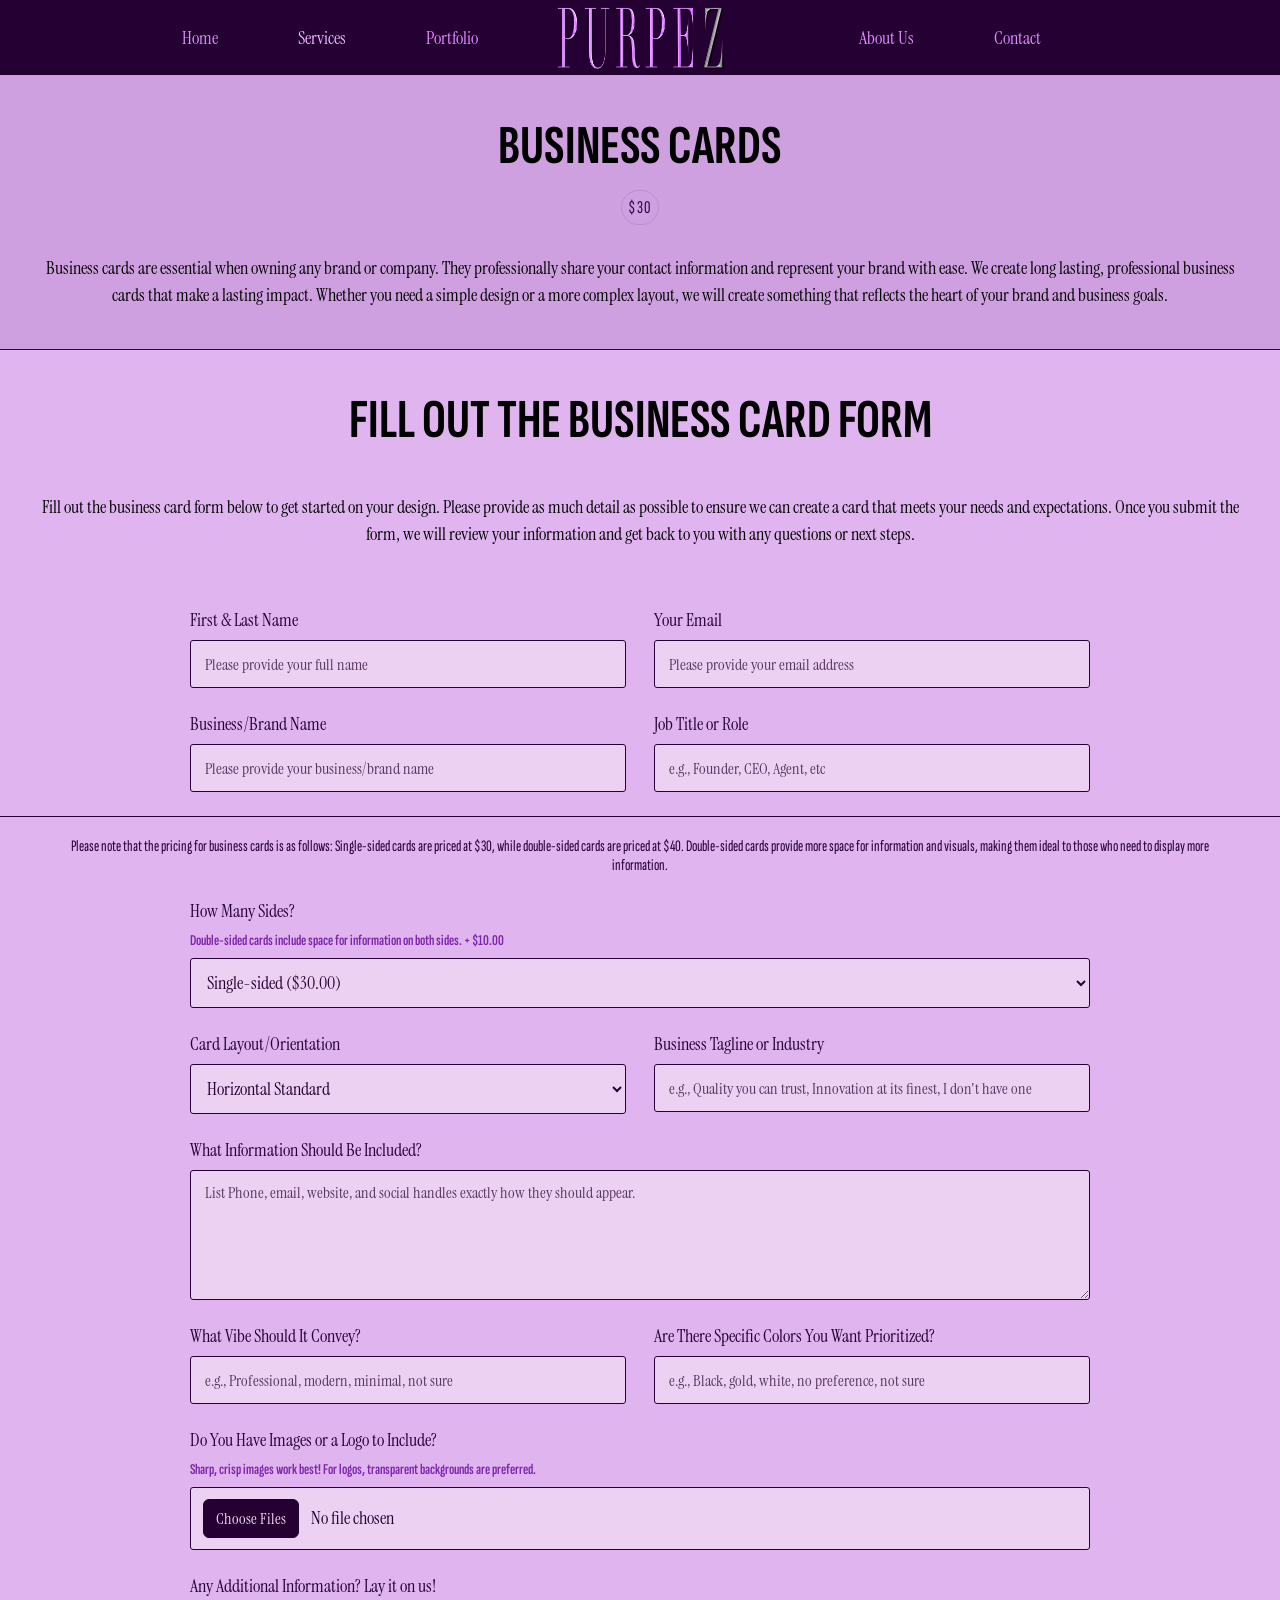
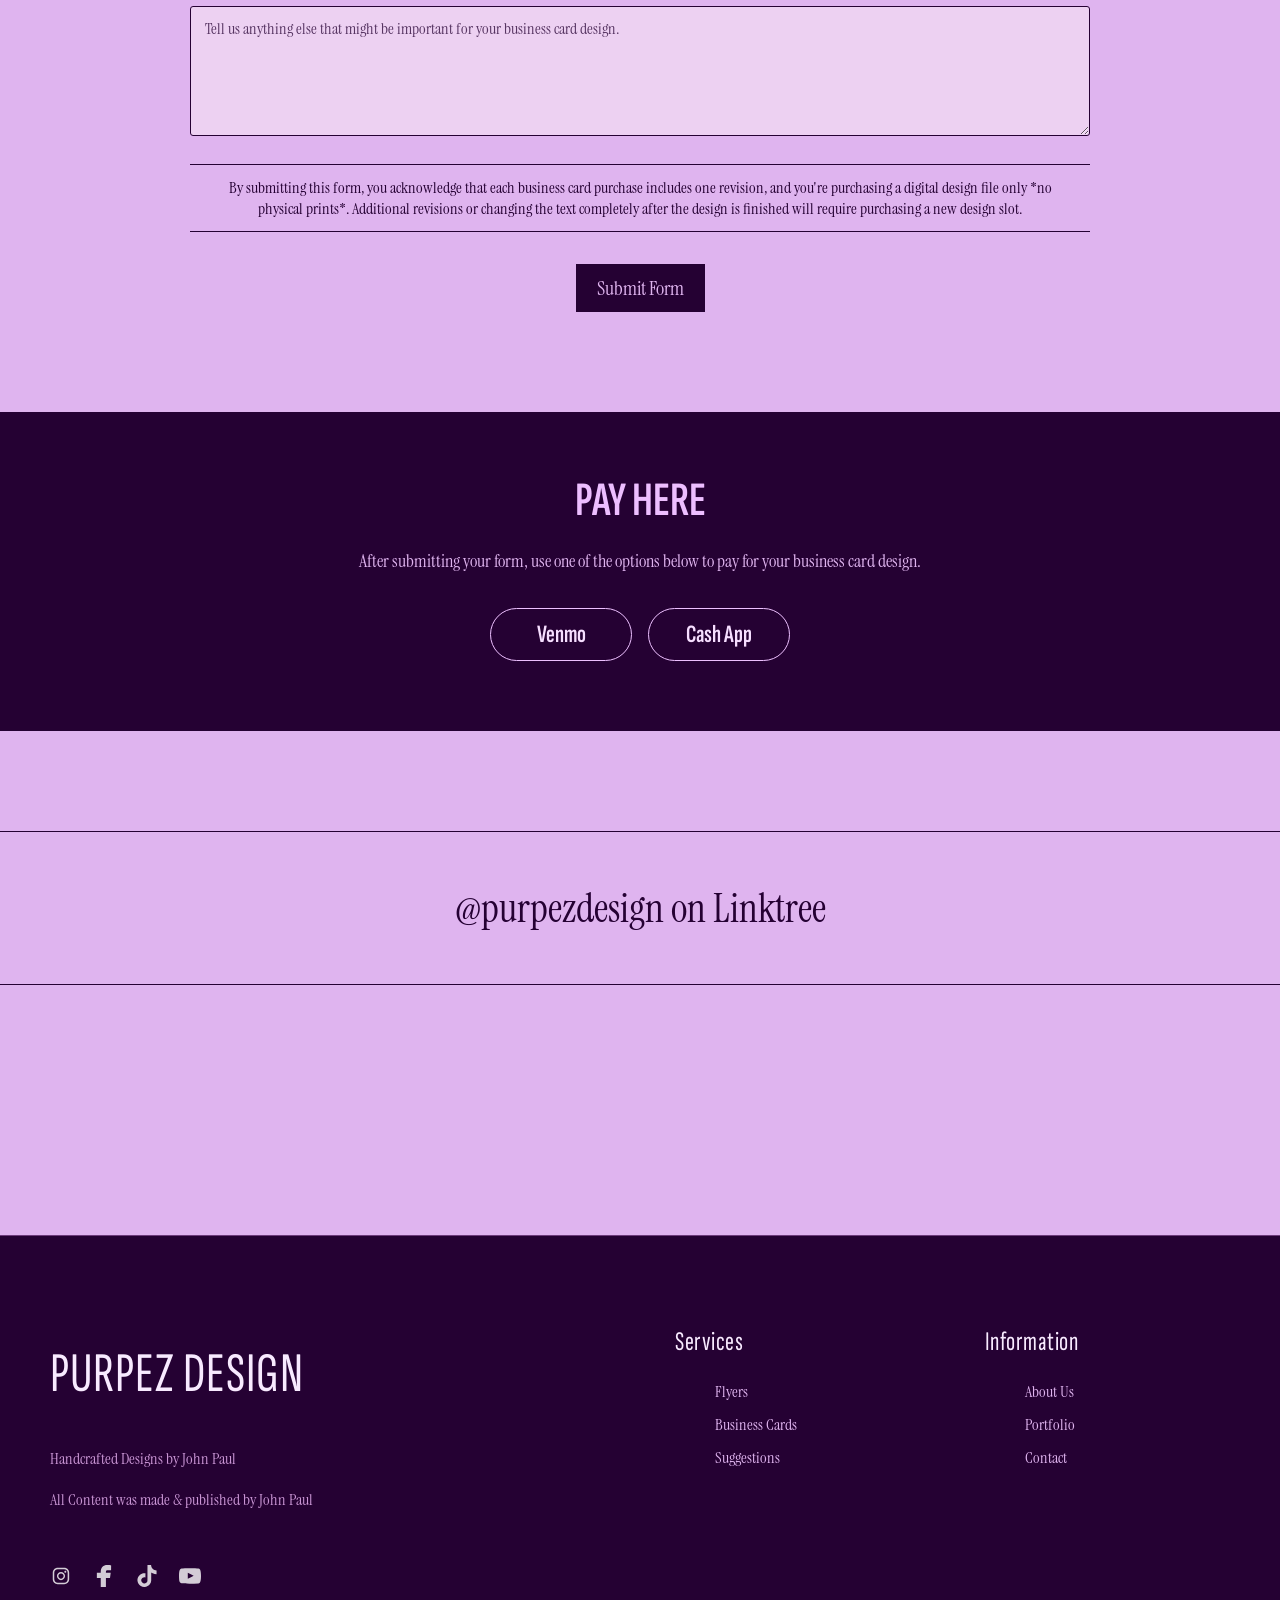
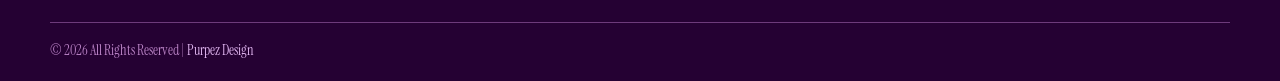
==== commit 5e3ab9cf: "Add files via upload" ====
--- a/business-cards.html
+++ b/business-cards.html
@@ -118,15 +118,15 @@
       </label>
       <label class="business-card-form-field">
         <span>What Vibe Should It Convey?</span>
-        <input type="text" name="card_vibe" placeholder="e.g., Professional, modern, minimal">
+        <input type="text" name="card_vibe" placeholder="e.g., Professional, modern, minimal, not sure">
       </label>
       <label class="business-card-form-field">
         <span>Are There Specific Colors You Want Prioritized?</span>
-        <input type="text" name="preferred_colors" placeholder="e.g., Black, gold, white, no preference">
+        <input type="text" name="preferred_colors" placeholder="e.g., Black, gold, white, no preference, not sure">
       </label>
       <label class="business-card-form-field business-card-form-field-wide">
         <span>Do You Have Images or a Logo to Include?</span>
-        <h3 class="business-card-form-subhead">Sharp, crisp images work best!</h3>
+        <h3 class="business-card-form-subhead">Sharp, crisp images work best! For logos, transparent backgrounds are preferred.</h3>
         <input class="business-card-form-file" type="file" name="attachment" accept="image/*,.png,.jpg,.jpeg,.svg,.pdf,.doc,.docx" multiple>
       </label>
       <label class="business-card-form-field business-card-form-field-wide">
@@ -135,7 +135,7 @@
       </label>
     </div>
     <div class="business-card-form-agreement">
-      <p>By submitting this form, you acknowledge that each business card purchase includes three revisions, and you&#39;re purchasing a digital design file only &ast;no physical prints&ast;. Additional revisions or changing the text completely after the design is finished will require purchasing a new design slot.</p>
+      <p>By submitting this form, you acknowledge that each business card purchase includes one revision, and you&#39;re purchasing a digital design file only &ast;no physical prints&ast;. Additional revisions or changing the text completely after the design is finished will require purchasing a new design slot.</p>
     </div>
     <button class="business-card-form-submit" type="submit">Submit Form</button>
   </form>
